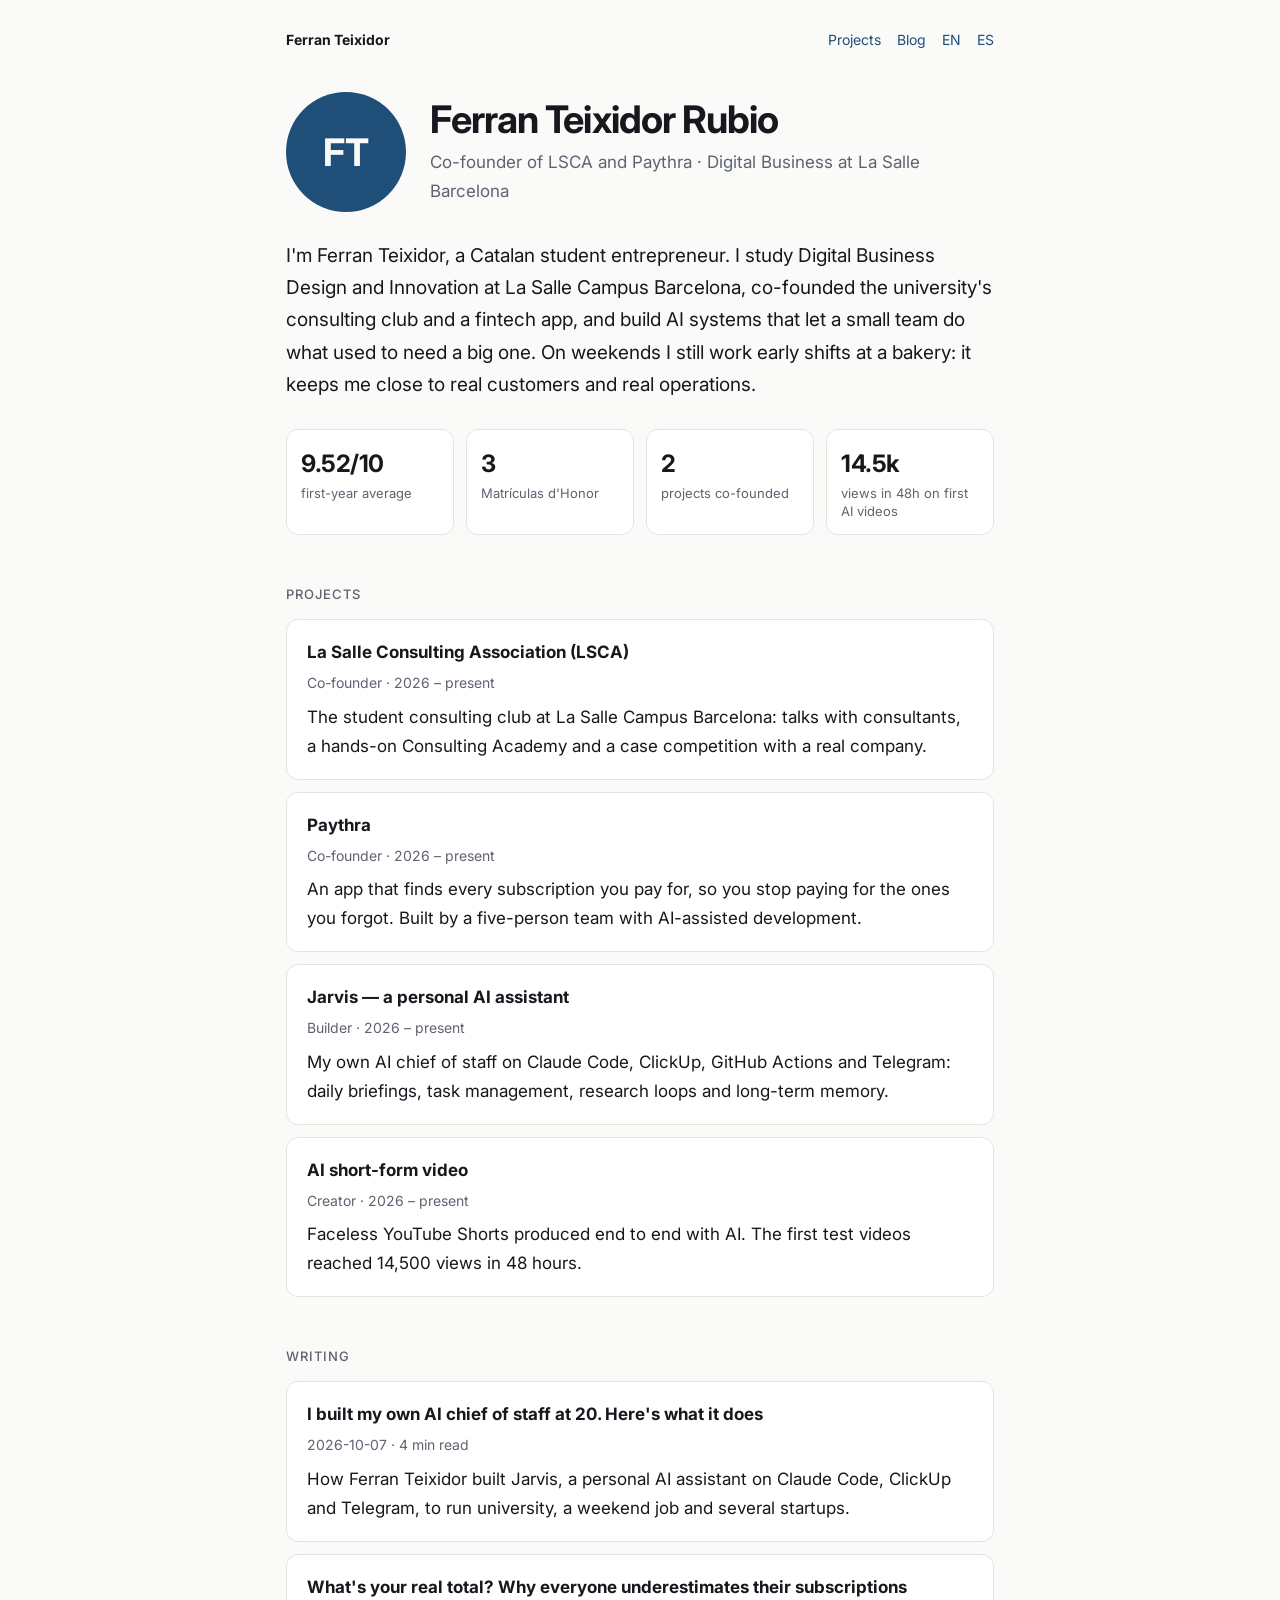
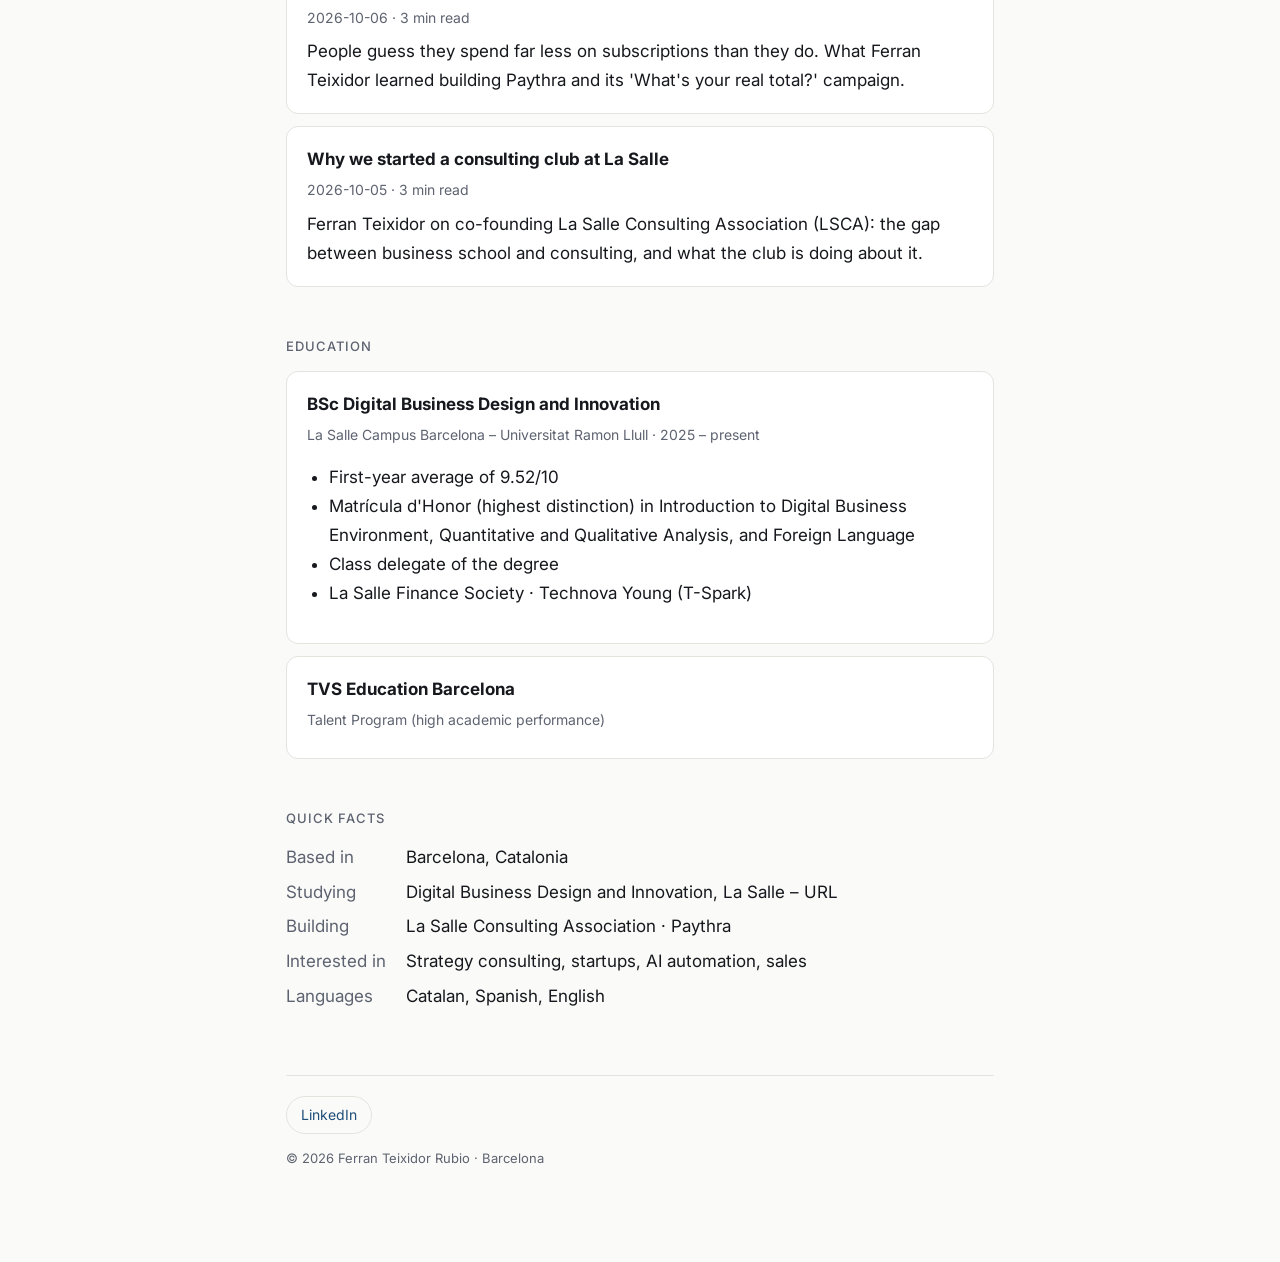
==== index.html @ e9ba43e4 "Personal website: home EN/ES, projects, blog, structured data Co-Authored-By: Claude Opus 5.5 <norep" ====
<!doctype html>
<html lang="en">
<head>
<meta charset="utf-8">
<meta name="viewport" content="width=device-width, initial-scale=1">
<title>Ferran Teixidor Rubio — Entrepreneur &amp; Digital Business Student, Barcelona</title>
<meta name="description" content="Ferran Teixidor Rubio: Digital Business student at La Salle Barcelona (9.52/10), co-founder of La Salle Consulting Association and Paythra, builder of AI systems.">
<meta name="author" content="Ferran Teixidor Rubio">
<link rel="canonical" href="https://fertex46-bot.github.io/">
<link rel="alternate" hreflang="en" href="https://fertex46-bot.github.io/">
<link rel="alternate" hreflang="es" href="https://fertex46-bot.github.io/es/">
<link rel="alternate" hreflang="x-default" href="https://fertex46-bot.github.io/">
<meta property="og:type" content="profile">
<meta property="og:title" content="Ferran Teixidor Rubio — Entrepreneur &amp; Digital Business Student, Barcelona">
<meta property="og:description" content="Ferran Teixidor Rubio: Digital Business student at La Salle Barcelona (9.52/10), co-founder of La Salle Consulting Association and Paythra, builder of AI systems.">
<meta property="og:url" content="https://fertex46-bot.github.io/">
<meta property="og:image" content="https://fertex46-bot.github.io/assets/og.png">
<meta property="og:site_name" content="Ferran Teixidor Rubio">
<meta name="twitter:card" content="summary_large_image">
<link rel="icon" href="/assets/favicon.svg" type="image/svg+xml">
<link rel="alternate" type="application/rss+xml" title="Ferran Teixidor — Blog" href="/blog/feed.xml">
<link rel="preconnect" href="https://fonts.googleapis.com">
<link rel="preconnect" href="https://fonts.gstatic.com" crossorigin>
<link href="https://fonts.googleapis.com/css2?family=Inter:wght@400;500;700&display=swap" rel="stylesheet">
<link rel="stylesheet" href="/assets/style.css">
<script type="application/ld+json">
{
 "@context": "https://schema.org",
 "@graph": [
  {
   "@type": "ProfilePage",
   "@id": "https://fertex46-bot.github.io/#page",
   "url": "https://fertex46-bot.github.io/",
   "name": "Ferran Teixidor Rubio — Entrepreneur & Digital Business Student, Barcelona",
   "inLanguage": "en",
   "dateModified": "2026-10-07",
   "mainEntity": {
    "@id": "https://fertex46-bot.github.io/#person"
   }
  },
  {
   "@type": "Person",
   "@id": "https://fertex46-bot.github.io/#person",
   "name": "Ferran Teixidor Rubio",
   "alternateName": [
    "Ferran Teixidor",
    "Ferran Teixidor i Rubio"
   ],
   "givenName": "Ferran",
   "familyName": "Teixidor Rubio",
   "url": "https://fertex46-bot.github.io/",
   "jobTitle": "Digital Business student, co-founder of LSCA and Paythra",
   "description": "Ferran Teixidor Rubio is a Barcelona-based entrepreneur and Digital Business Design and Innovation student at La Salle Campus Barcelona (Universitat Ramon Llull). He co-founded La Salle Consulting Association (LSCA) and Paythra, a subscription-tracking app, and builds AI automation systems with Claude Code.",
   "homeLocation": {
    "@type": "Place",
    "name": "Barcelona, Catalonia, Spain"
   },
   "alumniOf": [
    {
     "@type": "CollegeOrUniversity",
     "name": "La Salle Campus Barcelona – Universitat Ramon Llull",
     "url": "https://www.salleurl.edu/"
    },
    {
     "@type": "EducationalOrganization",
     "name": "TVS Education Barcelona"
    }
   ],
   "memberOf": [
    {
     "@type": "Organization",
     "name": "La Salle Consulting Association (LSCA)",
     "url": "https://fertex46-bot.github.io/projects/lsca/"
    },
    {
     "@type": "Organization",
     "name": "La Salle Finance Society"
    }
   ],
   "founder": [
    {
     "@type": "Organization",
     "name": "La Salle Consulting Association (LSCA)"
    },
    {
     "@type": "Organization",
     "name": "Paythra"
    }
   ],
   "award": [
    "Matrícula d'Honor in three first-year subjects, La Salle Campus Barcelona (2025-26)",
    "TVS Education Talent Program"
   ],
   "knowsAbout": [
    "Digital business",
    "Strategy consulting",
    "Entrepreneurship",
    "AI automation",
    "Claude Code",
    "Customer research",
    "Sales",
    "Short-form video",
    "Personal finance"
   ],
   "knowsLanguage": [
    "ca",
    "es",
    "en"
   ],
   "sameAs": [
    "https://www.linkedin.com/in/ferranteixidor"
   ]
  },
  {
   "@type": "WebSite",
   "@id": "https://fertex46-bot.github.io/#website",
   "url": "https://fertex46-bot.github.io/",
   "name": "Ferran Teixidor Rubio",
   "publisher": {
    "@id": "https://fertex46-bot.github.io/#person"
   }
  }
 ]
}
</script>
</head>
<body>
<main>
<nav><a class="brand" href="/">Ferran Teixidor</a><span class="spacer"></span><a href="/#projects">Projects</a><a href="/blog/">Blog</a><a href="/" hreflang="en" lang="en">EN</a><a href="/es/" hreflang="es" lang="es">ES</a></nav>
<header class="hero"><div class="avatar initials" aria-hidden="true">FT</div><div><h1>Ferran Teixidor Rubio</h1><p class="role">Co-founder of LSCA and Paythra · Digital Business at La Salle Barcelona</p></div></header>
<p class="lead">I'm Ferran Teixidor, a Catalan student entrepreneur. I study Digital Business Design and Innovation at La Salle Campus Barcelona, co-founded the university's consulting club and a fintech app, and build AI systems that let a small team do what used to need a big one. On weekends I still work early shifts at a bakery: it keeps me close to real customers and real operations.</p>
<div class="stats"><div><strong>9.52/10</strong><span>first-year average</span></div><div><strong>3</strong><span>Matrículas d'Honor</span></div><div><strong>2</strong><span>projects co-founded</span></div><div><strong>14.5k</strong><span>views in 48h on first AI videos</span></div></div>
<h2 id="projects">Projects</h2>
<a class="item card-link" href="/projects/lsca/"><h3>La Salle Consulting Association (LSCA)</h3><p class="meta">Co-founder · 2026 – present</p><p>The student consulting club at La Salle Campus Barcelona: talks with consultants, a hands-on Consulting Academy and a case competition with a real company.</p></a>
<a class="item card-link" href="/projects/paythra/"><h3>Paythra</h3><p class="meta">Co-founder · 2026 – present</p><p>An app that finds every subscription you pay for, so you stop paying for the ones you forgot. Built by a five-person team with AI-assisted development.</p></a>
<a class="item card-link" href="/projects/jarvis/"><h3>Jarvis — a personal AI assistant</h3><p class="meta">Builder · 2026 – present</p><p>My own AI chief of staff on Claude Code, ClickUp, GitHub Actions and Telegram: daily briefings, task management, research loops and long-term memory.</p></a>
<a class="item card-link" href="/projects/ai-video/"><h3>AI short-form video</h3><p class="meta">Creator · 2026 – present</p><p>Faceless YouTube Shorts produced end to end with AI. The first test videos reached 14,500 views in 48 hours.</p></a>
<h2>Writing</h2>
<a class="item card-link" href="/blog/building-my-ai-chief-of-staff/"><h3>I built my own AI chief of staff at 20. Here's what it does</h3><p class="meta">2026-10-07 · 4 min read</p><p>How Ferran Teixidor built Jarvis, a personal AI assistant on Claude Code, ClickUp and Telegram, to run university, a weekend job and several startups.</p></a>
<a class="item card-link" href="/blog/whats-your-real-total/"><h3>What's your real total? Why everyone underestimates their subscriptions</h3><p class="meta">2026-10-06 · 3 min read</p><p>People guess they spend far less on subscriptions than they do. What Ferran Teixidor learned building Paythra and its 'What's your real total?' campaign.</p></a>
<a class="item card-link" href="/blog/why-we-started-lsca/"><h3>Why we started a consulting club at La Salle</h3><p class="meta">2026-10-05 · 3 min read</p><p>Ferran Teixidor on co-founding La Salle Consulting Association (LSCA): the gap between business school and consulting, and what the club is doing about it.</p></a>
<h2>Education</h2>
<div class="item"><h3>BSc Digital Business Design and Innovation</h3><p class="meta">La Salle Campus Barcelona – Universitat Ramon Llull · 2025 – present</p><ul><li>First-year average of 9.52/10</li><li>Matrícula d'Honor (highest distinction) in Introduction to Digital Business Environment, Quantitative and Qualitative Analysis, and Foreign Language</li><li>Class delegate of the degree</li><li>La Salle Finance Society · Technova Young (T-Spark)</li></ul></div>
<div class="item"><h3>TVS Education Barcelona</h3><p class="meta">Talent Program (high academic performance)</p></div>
<h2>Quick facts</h2><dl class="facts"><dt>Based in</dt><dd>Barcelona, Catalonia</dd><dt>Studying</dt><dd>Digital Business Design and Innovation, La Salle – URL</dd><dt>Building</dt><dd>La Salle Consulting Association · Paythra</dd><dt>Interested in</dt><dd>Strategy consulting, startups, AI automation, sales</dd><dt>Languages</dt><dd>Catalan, Spanish, English</dd></dl>
<footer><div class="links"><a href="https://www.linkedin.com/in/ferranteixidor" rel="me">LinkedIn</a></div><p>© 2026 Ferran Teixidor Rubio · Barcelona</p></footer>
</main>
</body>
</html>
---- assets/style.css ----
:root{--bg:#fafaf8;--fg:#16181d;--muted:#5d6370;--line:#e4e4df;--accent:#1f4e79;--card:#fff}
@media (prefers-color-scheme:dark){:root:not([data-theme="light"]){--bg:#111316;--fg:#ecedef;--muted:#9aa0aa;--line:#2a2d33;--accent:#7fb2e5;--card:#181b20}}
*{box-sizing:border-box}
body{margin:0;background:var(--bg);color:var(--fg);font:17px/1.7 Inter,system-ui,sans-serif}
main{max-width:740px;margin:0 auto;padding:28px 16px 80px}
nav{display:flex;align-items:center;gap:16px;font-size:14px;margin-bottom:24px}
nav .brand{font-weight:700;color:var(--fg);text-decoration:none}
nav .spacer{flex:1}
nav a{text-decoration:none}
a{color:var(--accent)}
.hero{display:flex;gap:24px;align-items:center;margin:40px 0 28px}
.avatar{width:120px;height:120px;border-radius:50%;object-fit:cover;flex:none}
.avatar.initials{display:grid;place-items:center;background:var(--accent);color:var(--bg);font-weight:700;font-size:38px}
h1{font-size:38px;line-height:1.12;margin:0 0 8px;letter-spacing:-.025em}
article h1{font-size:34px}
.role{color:var(--muted);margin:0}
.lead{font-size:19px}
.stats{display:grid;grid-template-columns:repeat(4,1fr);gap:12px;margin:28px 0}
.stats div{border:1px solid var(--line);border-radius:12px;padding:14px;background:var(--card)}
.stats strong{display:block;font-size:24px;letter-spacing:-.02em}
.stats span{color:var(--muted);font-size:13px;line-height:1.35;display:block}
h2{font-size:13px;text-transform:uppercase;letter-spacing:.08em;color:var(--muted);margin:48px 0 14px;font-weight:500}
article h2,.prose h2{font-size:22px;text-transform:none;letter-spacing:-.01em;color:var(--fg);font-weight:700;margin:36px 0 10px}
.item{display:block;background:var(--card);border:1px solid var(--line);border-radius:12px;padding:18px 20px;margin-bottom:12px;color:inherit;text-decoration:none}
.card-link:hover{border-color:var(--accent)}
.item h3{margin:0 0 4px;font-size:17px}
.item .meta,.byline,.crumbs{color:var(--muted);font-size:14px;margin:0 0 8px}
.item p{margin:0}
ul,ol{padding-left:22px}
.facts{display:grid;grid-template-columns:max-content 1fr;gap:6px 20px;margin:0}
.facts dt{color:var(--muted)}
.facts dd{margin:0}
.author-box{display:flex;gap:16px;align-items:center;border-top:1px solid var(--line);margin-top:40px;padding-top:24px;font-size:15px}
.author-box .avatar{width:64px;height:64px;font-size:20px}
footer{margin-top:64px;color:var(--muted);font-size:13px;border-top:1px solid var(--line);padding-top:20px}
.links{display:flex;flex-wrap:wrap;gap:10px}
.links a{border:1px solid var(--line);border-radius:999px;padding:6px 14px;text-decoration:none;font-size:14px}
@media (max-width:600px){.hero{flex-direction:column;align-items:flex-start}h1{font-size:30px}.stats{grid-template-columns:repeat(2,1fr)}}
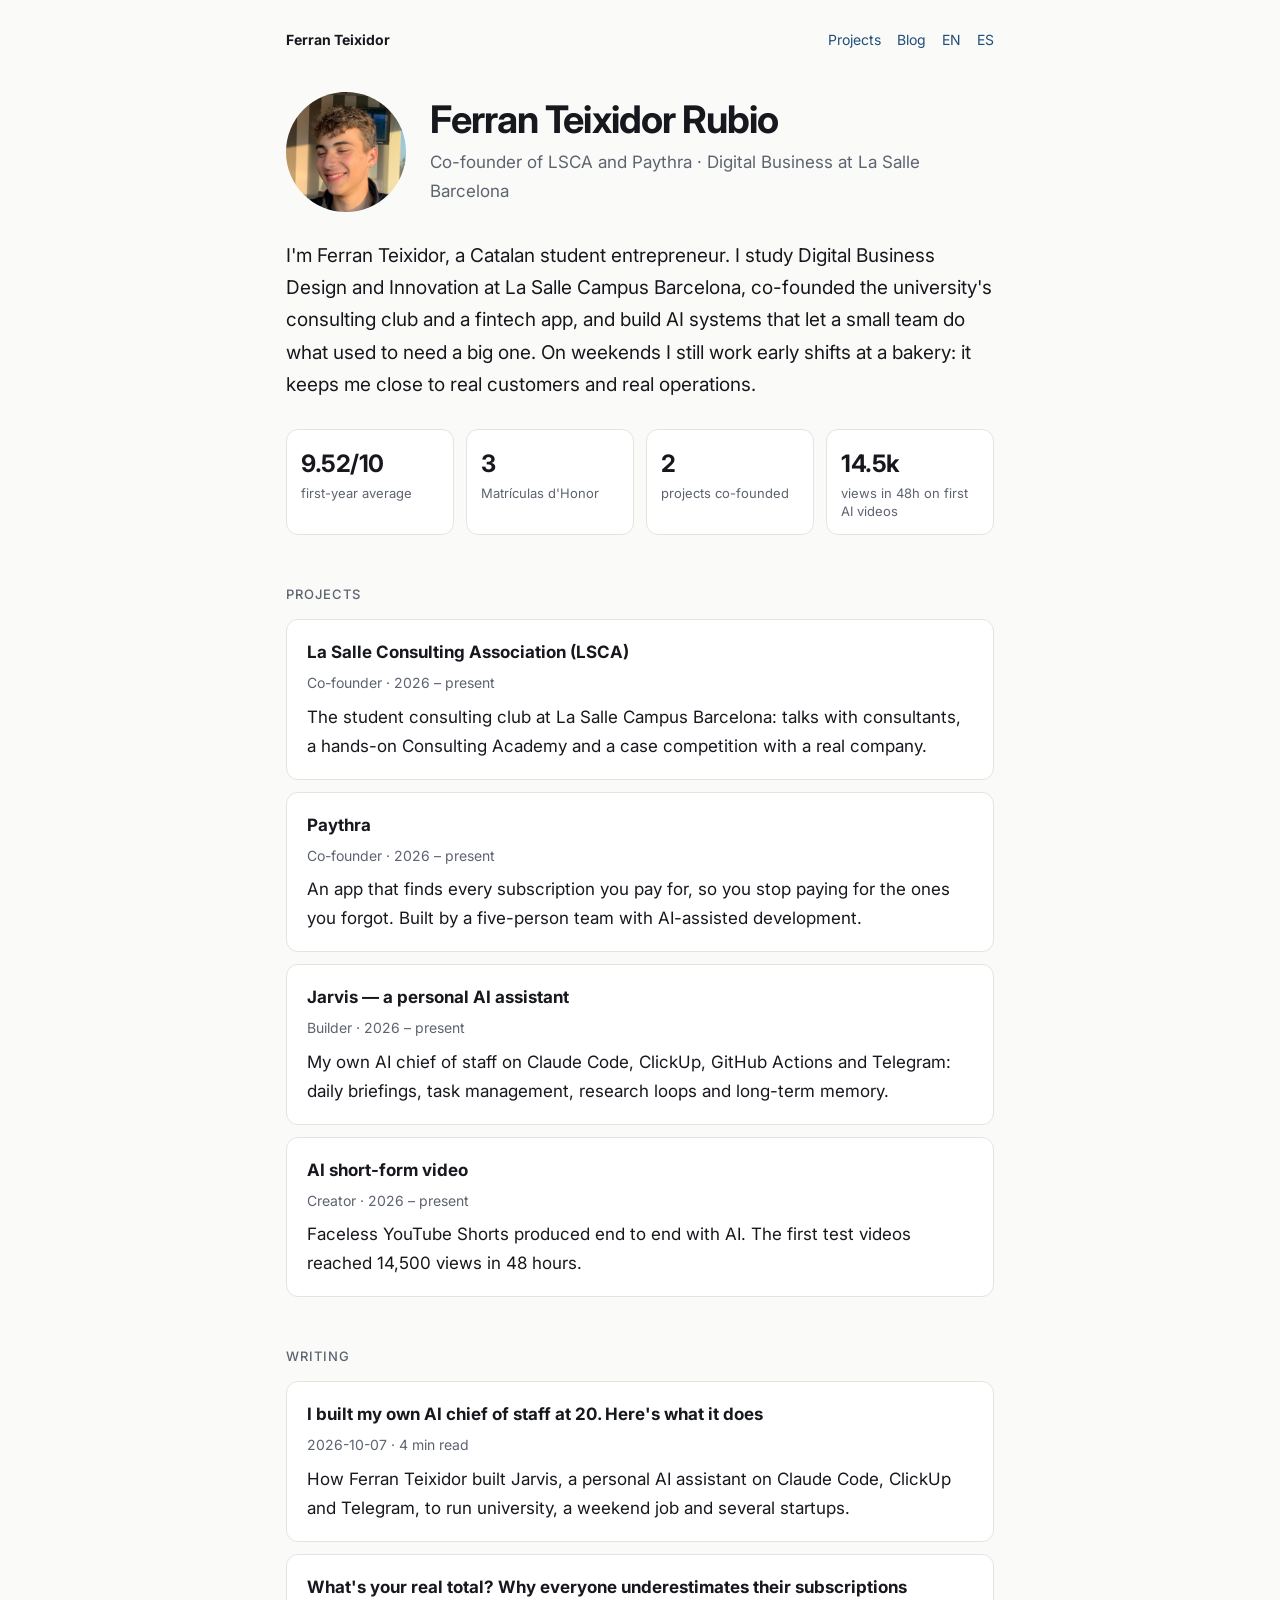
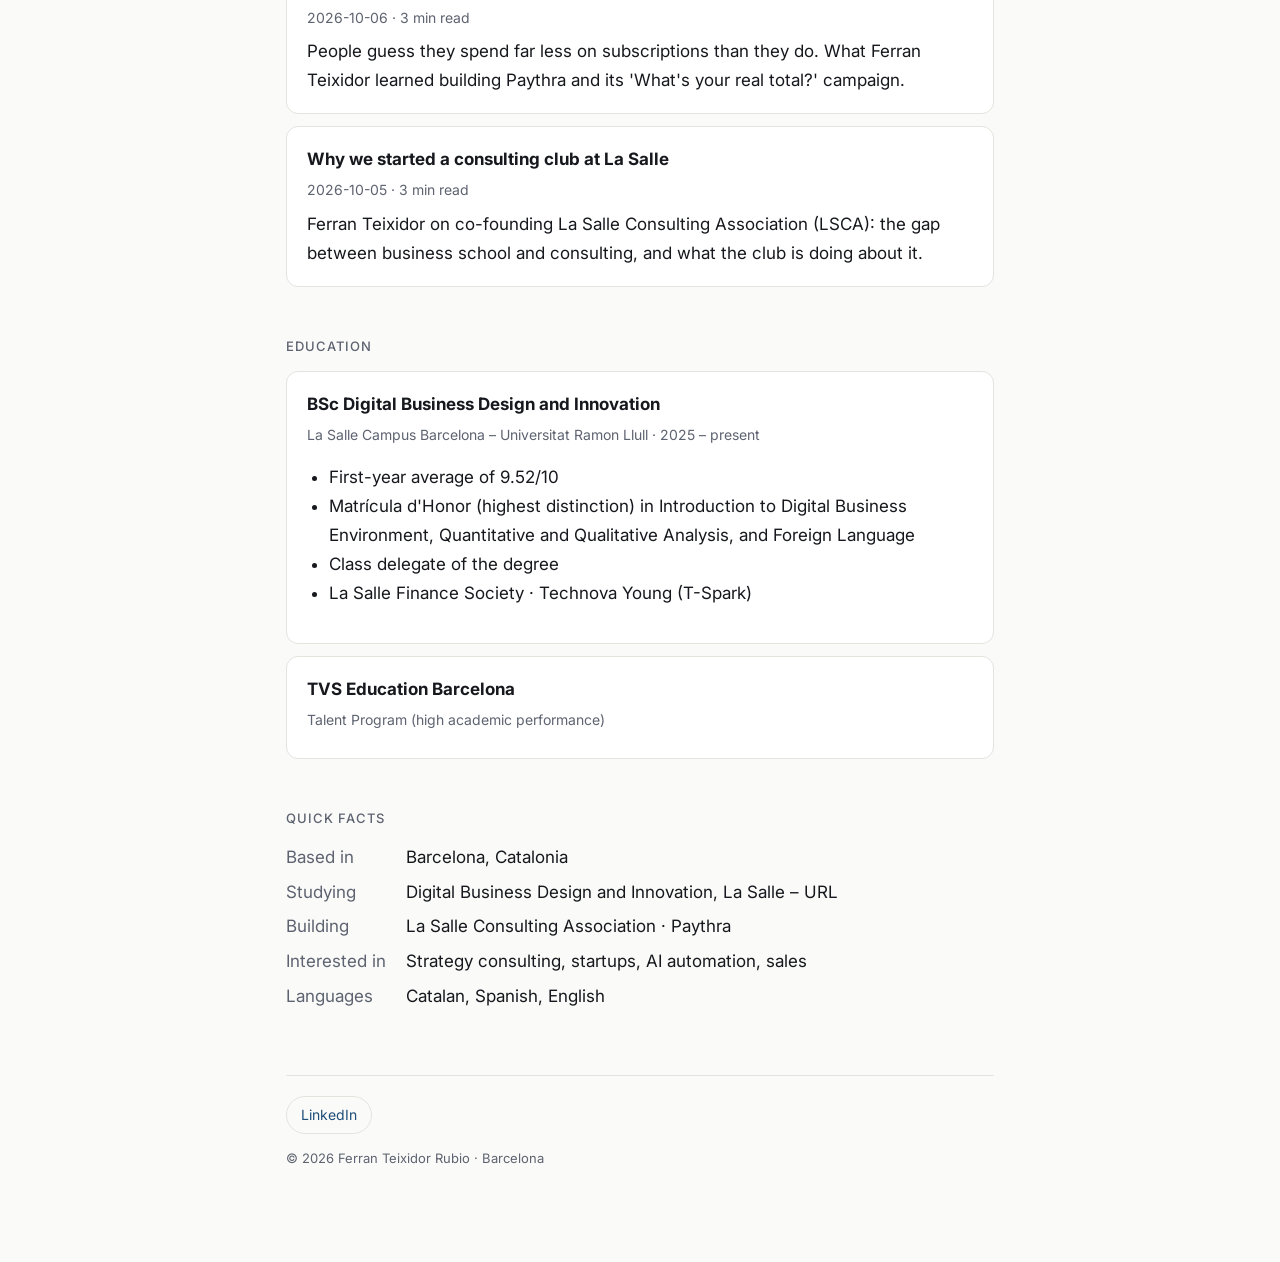
==== commit 649c65c4: "Add profile photo Co-Authored-By: Claude Opus 5.5 <noreply@anthropic.com>" ====
--- a/index.html
+++ b/index.html
@@ -14,7 +14,7 @@
 <meta property="og:title" content="Ferran Teixidor Rubio — Entrepreneur &amp; Digital Business Student, Barcelona">
 <meta property="og:description" content="Ferran Teixidor Rubio: Digital Business student at La Salle Barcelona (9.52/10), co-founder of La Salle Consulting Association and Paythra, builder of AI systems.">
 <meta property="og:url" content="https://fertex46-bot.github.io/">
-<meta property="og:image" content="https://fertex46-bot.github.io/assets/og.png">
+<meta property="og:image" content="https://fertex46-bot.github.io/photo.jpg">
 <meta property="og:site_name" content="Ferran Teixidor Rubio">
 <meta name="twitter:card" content="summary_large_image">
 <link rel="icon" href="/assets/favicon.svg" type="image/svg+xml">
@@ -23,6 +23,7 @@
 <link rel="preconnect" href="https://fonts.gstatic.com" crossorigin>
 <link href="https://fonts.googleapis.com/css2?family=Inter:wght@400;500;700&display=swap" rel="stylesheet">
 <link rel="stylesheet" href="/assets/style.css">
+<meta name="google-site-verification" content="NOV_oCMDv1v0CgEr8jzhOWSOOCwsAj7GzmEIXxVZheM">
 <script type="application/ld+json">
 {
  "@context": "https://schema.org",
@@ -109,7 +110,8 @@
    ],
    "sameAs": [
     "https://www.linkedin.com/in/ferranteixidor"
-   ]
+   ],
+   "image": "https://fertex46-bot.github.io/photo.jpg"
   },
   {
    "@type": "WebSite",
@@ -127,7 +129,7 @@
 <body>
 <main>
 <nav><a class="brand" href="/">Ferran Teixidor</a><span class="spacer"></span><a href="/#projects">Projects</a><a href="/blog/">Blog</a><a href="/" hreflang="en" lang="en">EN</a><a href="/es/" hreflang="es" lang="es">ES</a></nav>
-<header class="hero"><div class="avatar initials" aria-hidden="true">FT</div><div><h1>Ferran Teixidor Rubio</h1><p class="role">Co-founder of LSCA and Paythra · Digital Business at La Salle Barcelona</p></div></header>
+<header class="hero"><img class="avatar" src="/photo.jpg" alt="Ferran Teixidor Rubio" width="120" height="120"><div><h1>Ferran Teixidor Rubio</h1><p class="role">Co-founder of LSCA and Paythra · Digital Business at La Salle Barcelona</p></div></header>
 <p class="lead">I'm Ferran Teixidor, a Catalan student entrepreneur. I study Digital Business Design and Innovation at La Salle Campus Barcelona, co-founded the university's consulting club and a fintech app, and build AI systems that let a small team do what used to need a big one. On weekends I still work early shifts at a bakery: it keeps me close to real customers and real operations.</p>
 <div class="stats"><div><strong>9.52/10</strong><span>first-year average</span></div><div><strong>3</strong><span>Matrículas d'Honor</span></div><div><strong>2</strong><span>projects co-founded</span></div><div><strong>14.5k</strong><span>views in 48h on first AI videos</span></div></div>
 <h2 id="projects">Projects</h2>
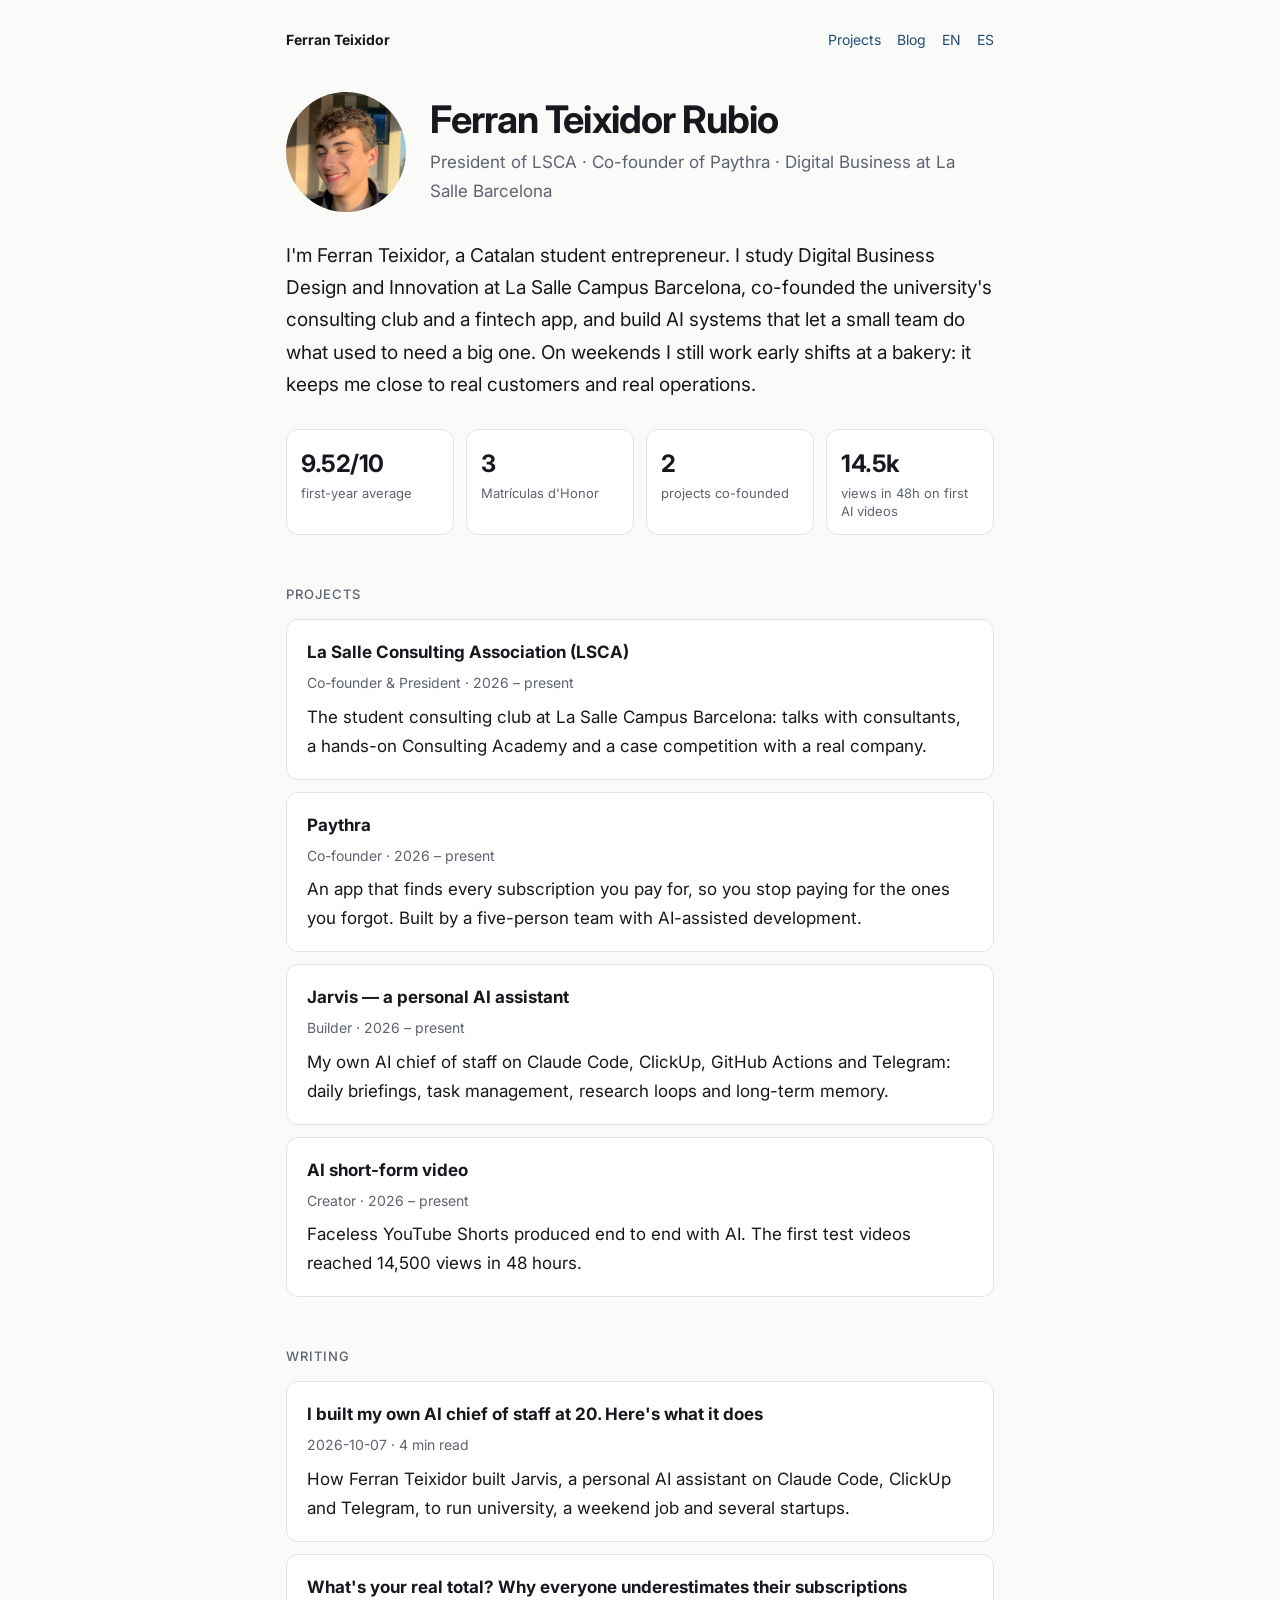
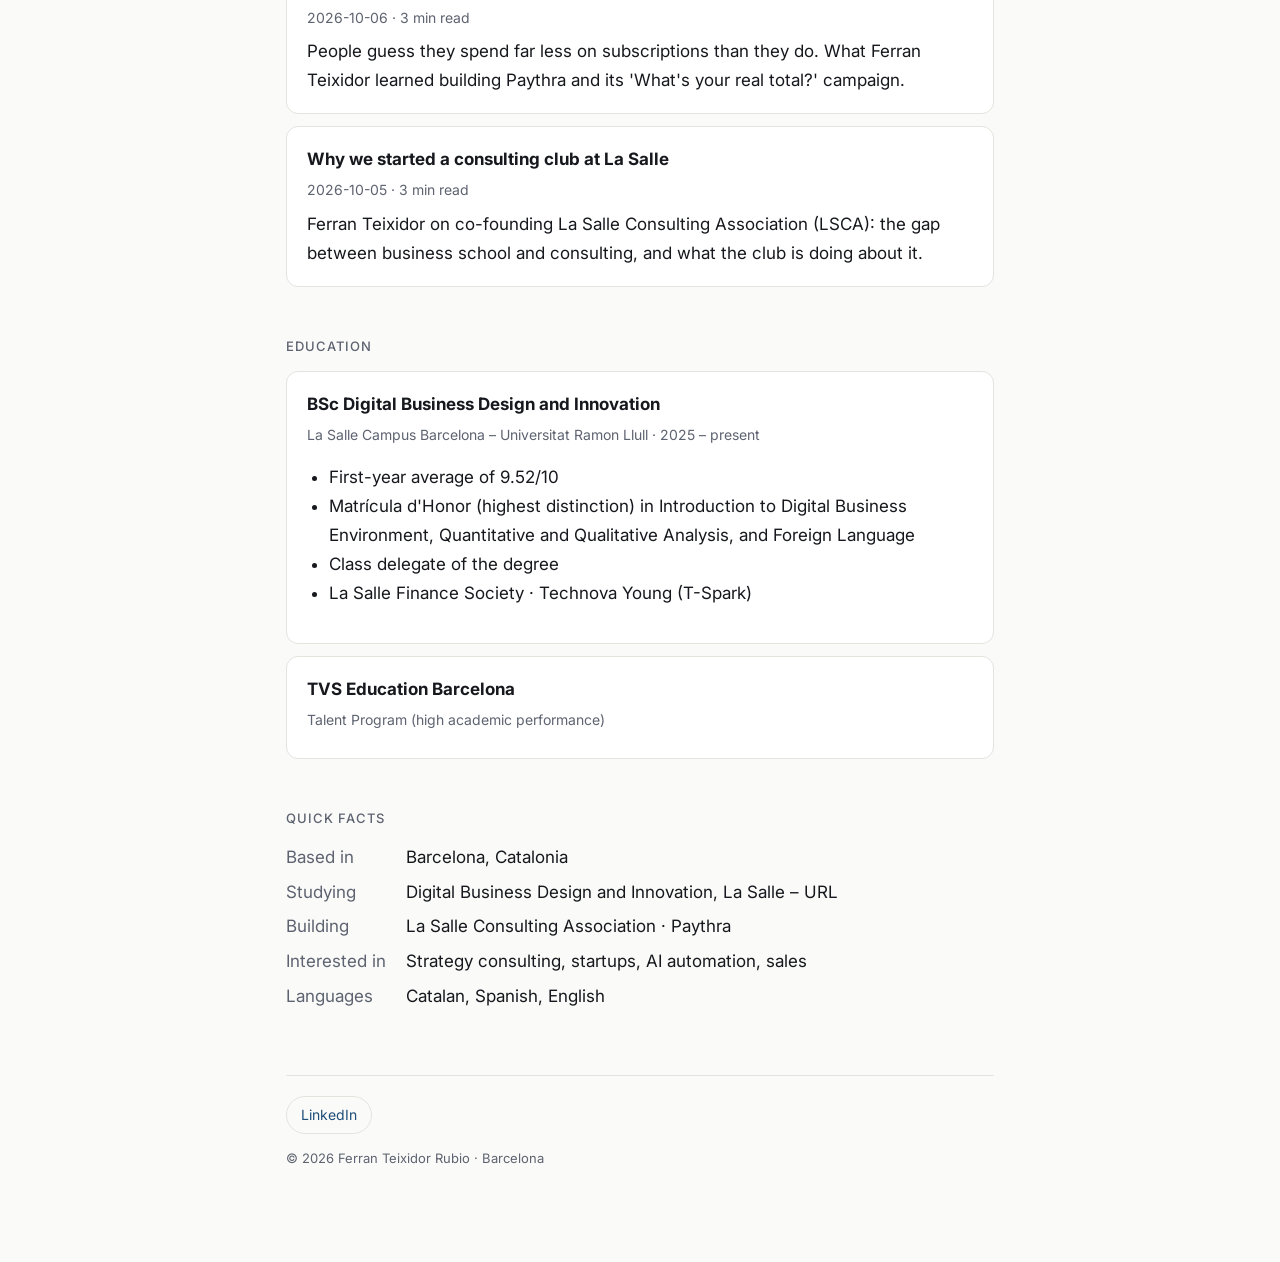
==== commit 21dcbe4b: "President of LSCA, add GitHub to sameAs Co-Authored-By: Claude Opus 5.5 <noreply@anthropic.com>" ====
--- a/index.html
+++ b/index.html
@@ -50,8 +50,8 @@
    "givenName": "Ferran",
    "familyName": "Teixidor Rubio",
    "url": "https://fertex46-bot.github.io/",
-   "jobTitle": "Digital Business student, co-founder of LSCA and Paythra",
-   "description": "Ferran Teixidor Rubio is a Barcelona-based entrepreneur and Digital Business Design and Innovation student at La Salle Campus Barcelona (Universitat Ramon Llull). He co-founded La Salle Consulting Association (LSCA) and Paythra, a subscription-tracking app, and builds AI automation systems with Claude Code.",
+   "jobTitle": "President and co-founder of La Salle Consulting Association; co-founder of Paythra",
+   "description": "Ferran Teixidor Rubio is a Barcelona-based entrepreneur and Digital Business Design and Innovation student at La Salle Campus Barcelona (Universitat Ramon Llull). He is co-founder and President of La Salle Consulting Association (LSCA), co-founder of Paythra, a subscription-tracking app, and builds AI automation systems with Claude Code.",
    "homeLocation": {
     "@type": "Place",
     "name": "Barcelona, Catalonia, Spain"
@@ -109,7 +109,8 @@
     "en"
    ],
    "sameAs": [
-    "https://www.linkedin.com/in/ferranteixidor"
+    "https://www.linkedin.com/in/ferranteixidor",
+    "https://github.com/fertex46-bot"
    ],
    "image": "https://fertex46-bot.github.io/photo.jpg"
   },
@@ -129,11 +130,11 @@
 <body>
 <main>
 <nav><a class="brand" href="/">Ferran Teixidor</a><span class="spacer"></span><a href="/#projects">Projects</a><a href="/blog/">Blog</a><a href="/" hreflang="en" lang="en">EN</a><a href="/es/" hreflang="es" lang="es">ES</a></nav>
-<header class="hero"><img class="avatar" src="/photo.jpg" alt="Ferran Teixidor Rubio" width="120" height="120"><div><h1>Ferran Teixidor Rubio</h1><p class="role">Co-founder of LSCA and Paythra · Digital Business at La Salle Barcelona</p></div></header>
+<header class="hero"><img class="avatar" src="/photo.jpg" alt="Ferran Teixidor Rubio" width="120" height="120"><div><h1>Ferran Teixidor Rubio</h1><p class="role">President of LSCA · Co-founder of Paythra · Digital Business at La Salle Barcelona</p></div></header>
 <p class="lead">I'm Ferran Teixidor, a Catalan student entrepreneur. I study Digital Business Design and Innovation at La Salle Campus Barcelona, co-founded the university's consulting club and a fintech app, and build AI systems that let a small team do what used to need a big one. On weekends I still work early shifts at a bakery: it keeps me close to real customers and real operations.</p>
 <div class="stats"><div><strong>9.52/10</strong><span>first-year average</span></div><div><strong>3</strong><span>Matrículas d'Honor</span></div><div><strong>2</strong><span>projects co-founded</span></div><div><strong>14.5k</strong><span>views in 48h on first AI videos</span></div></div>
 <h2 id="projects">Projects</h2>
-<a class="item card-link" href="/projects/lsca/"><h3>La Salle Consulting Association (LSCA)</h3><p class="meta">Co-founder · 2026 – present</p><p>The student consulting club at La Salle Campus Barcelona: talks with consultants, a hands-on Consulting Academy and a case competition with a real company.</p></a>
+<a class="item card-link" href="/projects/lsca/"><h3>La Salle Consulting Association (LSCA)</h3><p class="meta">Co-founder & President · 2026 – present</p><p>The student consulting club at La Salle Campus Barcelona: talks with consultants, a hands-on Consulting Academy and a case competition with a real company.</p></a>
 <a class="item card-link" href="/projects/paythra/"><h3>Paythra</h3><p class="meta">Co-founder · 2026 – present</p><p>An app that finds every subscription you pay for, so you stop paying for the ones you forgot. Built by a five-person team with AI-assisted development.</p></a>
 <a class="item card-link" href="/projects/jarvis/"><h3>Jarvis — a personal AI assistant</h3><p class="meta">Builder · 2026 – present</p><p>My own AI chief of staff on Claude Code, ClickUp, GitHub Actions and Telegram: daily briefings, task management, research loops and long-term memory.</p></a>
 <a class="item card-link" href="/projects/ai-video/"><h3>AI short-form video</h3><p class="meta">Creator · 2026 – present</p><p>Faceless YouTube Shorts produced end to end with AI. The first test videos reached 14,500 views in 48 hours.</p></a>
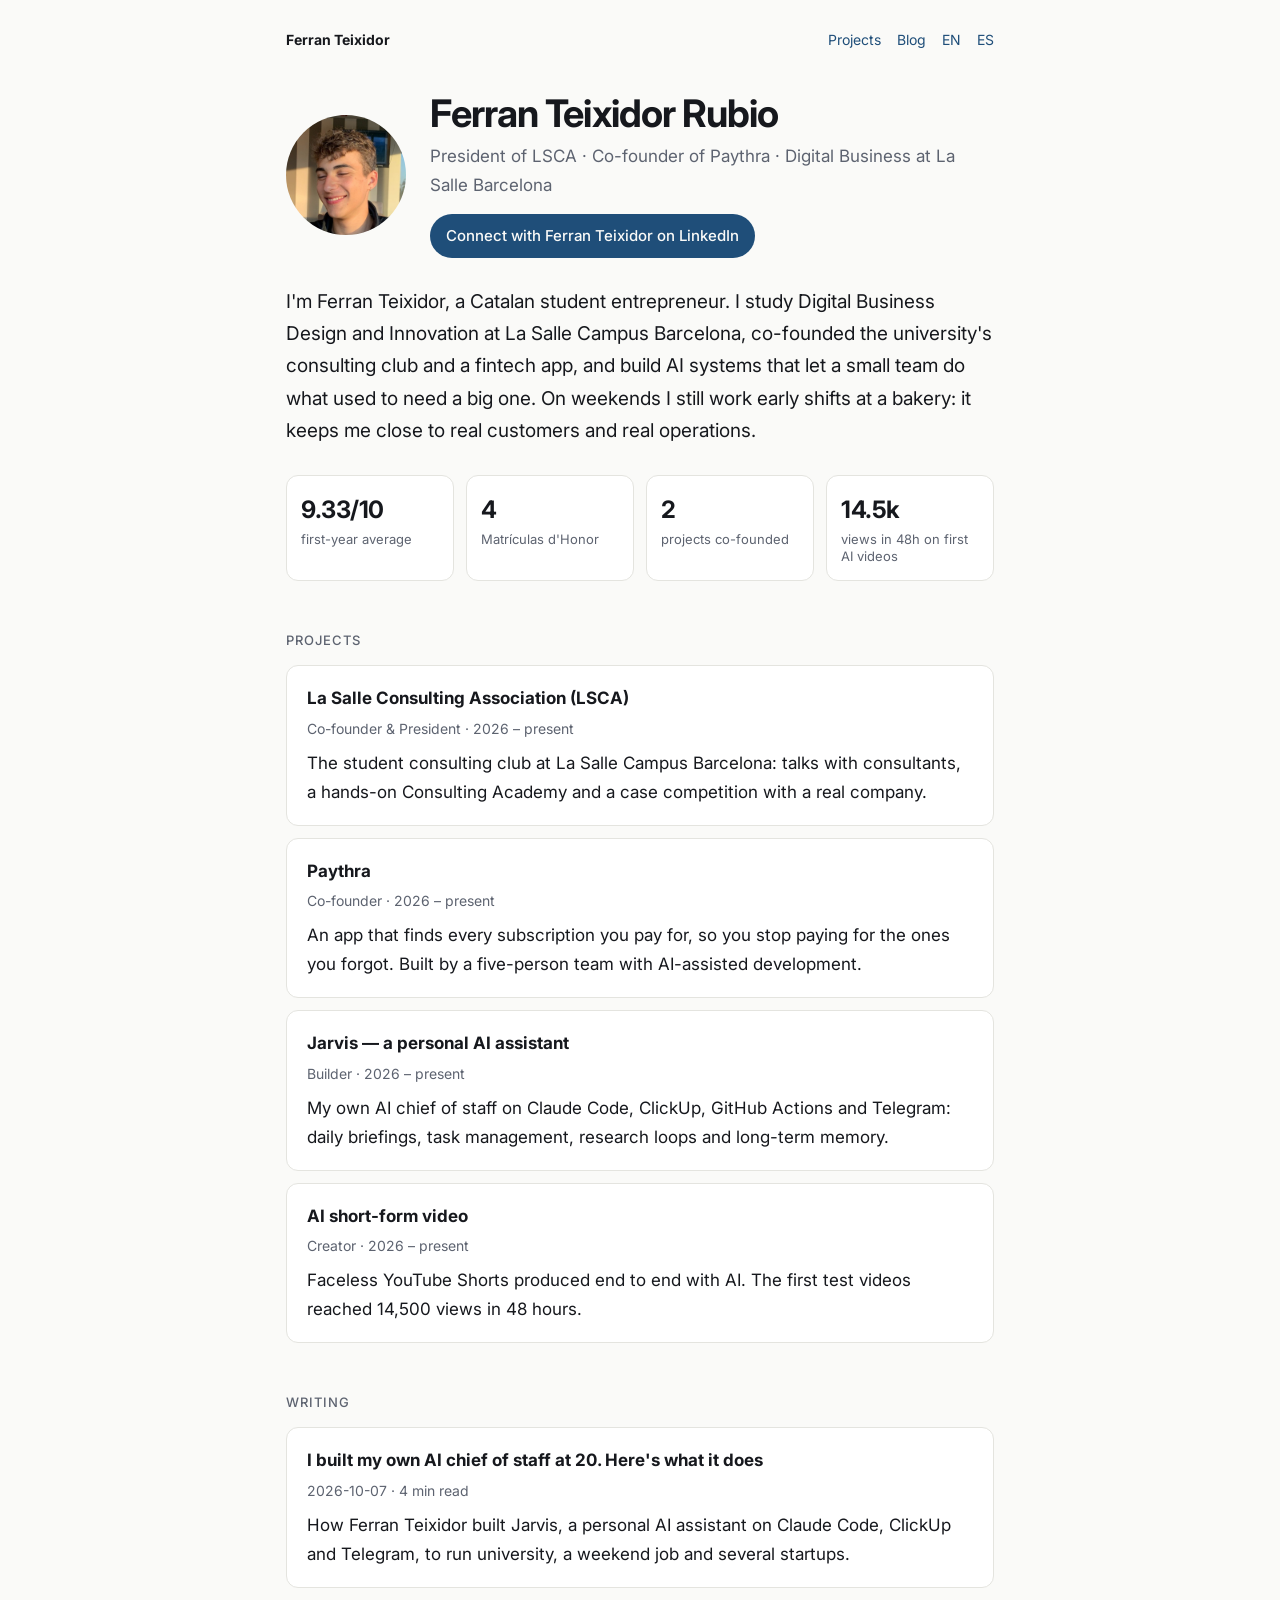
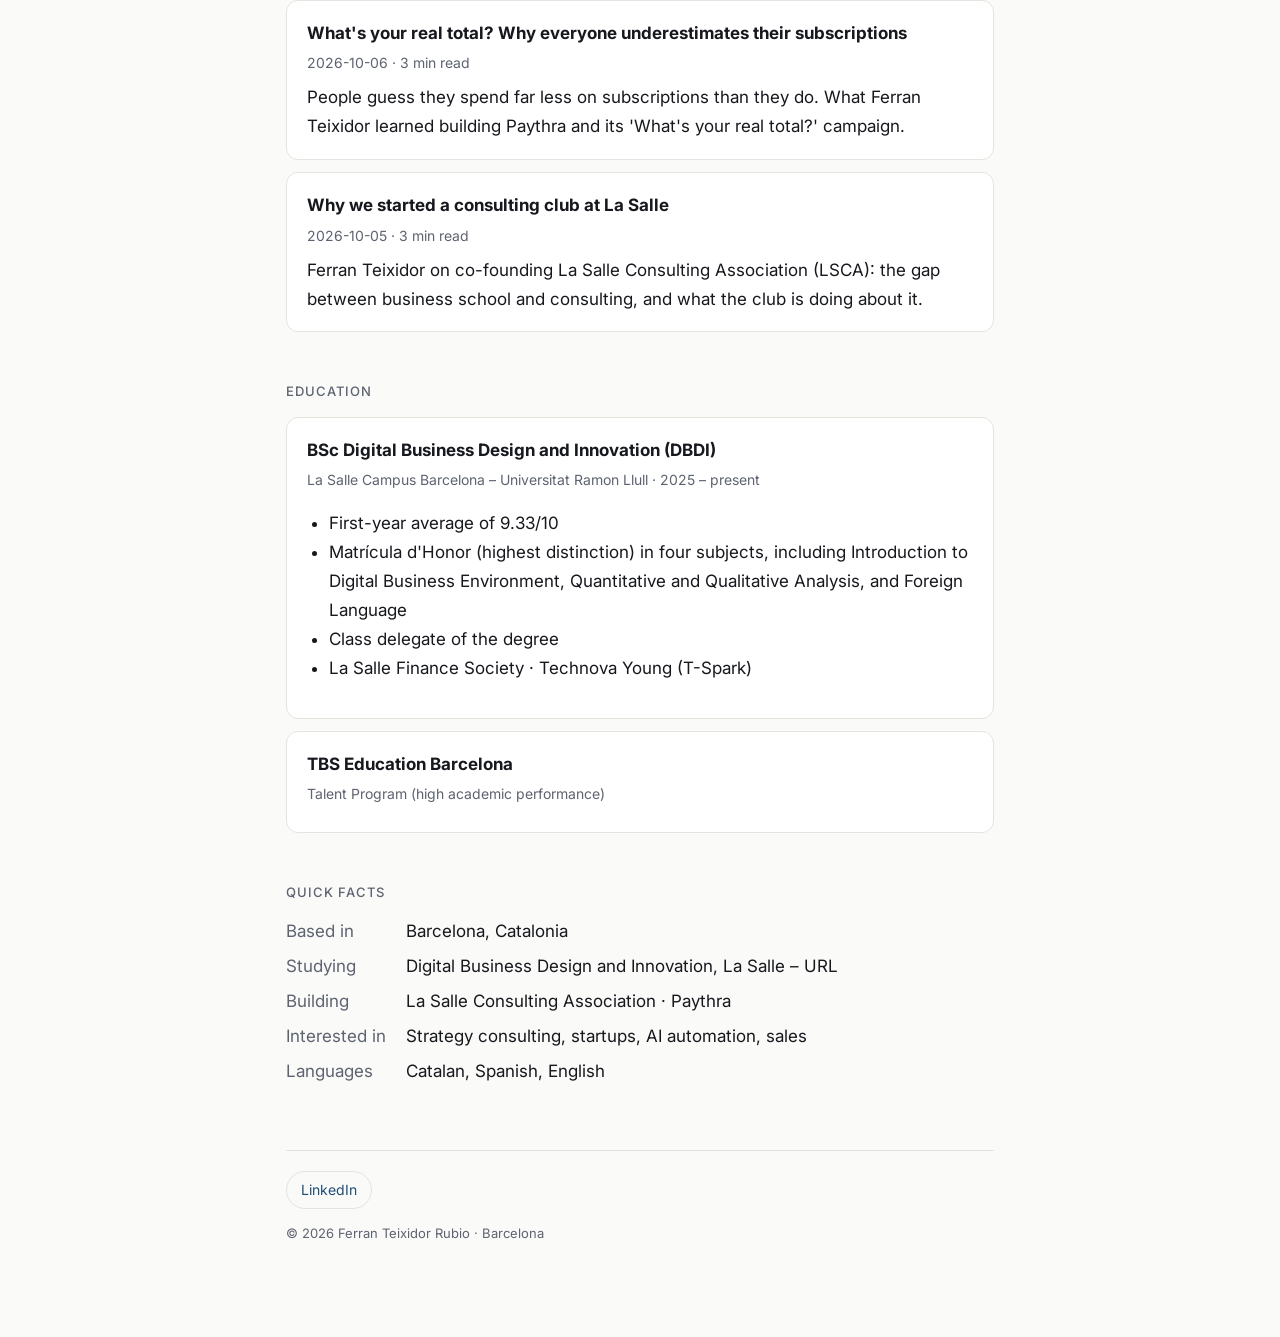
==== commit 4b2319f6: "Correct grades and TBS; prominent LinkedIn link Co-Authored-By: Claude Opus 5.5 <noreply@anthropic.c" ====
--- a/index.html
+++ b/index.html
@@ -4,17 +4,17 @@
 <meta charset="utf-8">
 <meta name="viewport" content="width=device-width, initial-scale=1">
 <title>Ferran Teixidor Rubio — Entrepreneur &amp; Digital Business Student, Barcelona</title>
-<meta name="description" content="Ferran Teixidor Rubio: Digital Business student at La Salle Barcelona (9.52/10), co-founder of La Salle Consulting Association and Paythra, builder of AI systems.">
+<meta name="description" content="Ferran Teixidor Rubio: Digital Business student at La Salle Barcelona (9.33/10), co-founder of La Salle Consulting Association and Paythra, builder of AI systems.">
 <meta name="author" content="Ferran Teixidor Rubio">
-<link rel="canonical" href="https://fertex46-bot.github.io/">
-<link rel="alternate" hreflang="en" href="https://fertex46-bot.github.io/">
-<link rel="alternate" hreflang="es" href="https://fertex46-bot.github.io/es/">
-<link rel="alternate" hreflang="x-default" href="https://fertex46-bot.github.io/">
+<link rel="canonical" href="https://ferranteixidor.com/">
+<link rel="alternate" hreflang="en" href="https://ferranteixidor.com/">
+<link rel="alternate" hreflang="es" href="https://ferranteixidor.com/es/">
+<link rel="alternate" hreflang="x-default" href="https://ferranteixidor.com/">
 <meta property="og:type" content="profile">
 <meta property="og:title" content="Ferran Teixidor Rubio — Entrepreneur &amp; Digital Business Student, Barcelona">
-<meta property="og:description" content="Ferran Teixidor Rubio: Digital Business student at La Salle Barcelona (9.52/10), co-founder of La Salle Consulting Association and Paythra, builder of AI systems.">
-<meta property="og:url" content="https://fertex46-bot.github.io/">
-<meta property="og:image" content="https://fertex46-bot.github.io/photo.jpg">
+<meta property="og:description" content="Ferran Teixidor Rubio: Digital Business student at La Salle Barcelona (9.33/10), co-founder of La Salle Consulting Association and Paythra, builder of AI systems.">
+<meta property="og:url" content="https://ferranteixidor.com/">
+<meta property="og:image" content="https://ferranteixidor.com/photo.jpg">
 <meta property="og:site_name" content="Ferran Teixidor Rubio">
 <meta name="twitter:card" content="summary_large_image">
 <link rel="icon" href="/assets/favicon.svg" type="image/svg+xml">
@@ -30,18 +30,18 @@
  "@graph": [
   {
    "@type": "ProfilePage",
-   "@id": "https://fertex46-bot.github.io/#page",
-   "url": "https://fertex46-bot.github.io/",
+   "@id": "https://ferranteixidor.com/#page",
+   "url": "https://ferranteixidor.com/",
    "name": "Ferran Teixidor Rubio — Entrepreneur & Digital Business Student, Barcelona",
    "inLanguage": "en",
    "dateModified": "2026-10-07",
    "mainEntity": {
-    "@id": "https://fertex46-bot.github.io/#person"
+    "@id": "https://ferranteixidor.com/#person"
    }
   },
   {
    "@type": "Person",
-   "@id": "https://fertex46-bot.github.io/#person",
+   "@id": "https://ferranteixidor.com/#person",
    "name": "Ferran Teixidor Rubio",
    "alternateName": [
     "Ferran Teixidor",
@@ -49,7 +49,7 @@
    ],
    "givenName": "Ferran",
    "familyName": "Teixidor Rubio",
-   "url": "https://fertex46-bot.github.io/",
+   "url": "https://ferranteixidor.com/",
    "jobTitle": "President and co-founder of La Salle Consulting Association; co-founder of Paythra",
    "description": "Ferran Teixidor Rubio is a Barcelona-based entrepreneur and Digital Business Design and Innovation student at La Salle Campus Barcelona (Universitat Ramon Llull). He is co-founder and President of La Salle Consulting Association (LSCA), co-founder of Paythra, a subscription-tracking app, and builds AI automation systems with Claude Code.",
    "homeLocation": {
@@ -64,14 +64,14 @@
     },
     {
      "@type": "EducationalOrganization",
-     "name": "TVS Education Barcelona"
+     "name": "TBS Education Barcelona"
     }
    ],
    "memberOf": [
     {
      "@type": "Organization",
      "name": "La Salle Consulting Association (LSCA)",
-     "url": "https://fertex46-bot.github.io/projects/lsca/"
+     "url": "https://ferranteixidor.com/projects/lsca/"
     },
     {
      "@type": "Organization",
@@ -89,8 +89,8 @@
     }
    ],
    "award": [
-    "Matrícula d'Honor in three first-year subjects, La Salle Campus Barcelona (2025-26)",
-    "TVS Education Talent Program"
+    "Matrícula d'Honor in four first-year subjects, La Salle Campus Barcelona (2025-26)",
+    "TBS Education Talent Program"
    ],
    "knowsAbout": [
     "Digital business",
@@ -112,15 +112,15 @@
     "https://www.linkedin.com/in/ferranteixidor",
     "https://github.com/fertex46-bot"
    ],
-   "image": "https://fertex46-bot.github.io/photo.jpg"
+   "image": "https://ferranteixidor.com/photo.jpg"
   },
   {
    "@type": "WebSite",
-   "@id": "https://fertex46-bot.github.io/#website",
-   "url": "https://fertex46-bot.github.io/",
+   "@id": "https://ferranteixidor.com/#website",
+   "url": "https://ferranteixidor.com/",
    "name": "Ferran Teixidor Rubio",
    "publisher": {
-    "@id": "https://fertex46-bot.github.io/#person"
+    "@id": "https://ferranteixidor.com/#person"
    }
   }
  ]
@@ -130,9 +130,9 @@
 <body>
 <main>
 <nav><a class="brand" href="/">Ferran Teixidor</a><span class="spacer"></span><a href="/#projects">Projects</a><a href="/blog/">Blog</a><a href="/" hreflang="en" lang="en">EN</a><a href="/es/" hreflang="es" lang="es">ES</a></nav>
-<header class="hero"><img class="avatar" src="/photo.jpg" alt="Ferran Teixidor Rubio" width="120" height="120"><div><h1>Ferran Teixidor Rubio</h1><p class="role">President of LSCA · Co-founder of Paythra · Digital Business at La Salle Barcelona</p></div></header>
+<header class="hero"><img class="avatar" src="/photo.jpg" alt="Ferran Teixidor Rubio" width="120" height="120"><div><h1>Ferran Teixidor Rubio</h1><p class="role">President of LSCA · Co-founder of Paythra · Digital Business at La Salle Barcelona</p><p class="cta"><a class="btn" href="https://www.linkedin.com/in/ferranteixidor" rel="me">Connect with Ferran Teixidor on LinkedIn</a></p></div></header>
 <p class="lead">I'm Ferran Teixidor, a Catalan student entrepreneur. I study Digital Business Design and Innovation at La Salle Campus Barcelona, co-founded the university's consulting club and a fintech app, and build AI systems that let a small team do what used to need a big one. On weekends I still work early shifts at a bakery: it keeps me close to real customers and real operations.</p>
-<div class="stats"><div><strong>9.52/10</strong><span>first-year average</span></div><div><strong>3</strong><span>Matrículas d'Honor</span></div><div><strong>2</strong><span>projects co-founded</span></div><div><strong>14.5k</strong><span>views in 48h on first AI videos</span></div></div>
+<div class="stats"><div><strong>9.33/10</strong><span>first-year average</span></div><div><strong>4</strong><span>Matrículas d'Honor</span></div><div><strong>2</strong><span>projects co-founded</span></div><div><strong>14.5k</strong><span>views in 48h on first AI videos</span></div></div>
 <h2 id="projects">Projects</h2>
 <a class="item card-link" href="/projects/lsca/"><h3>La Salle Consulting Association (LSCA)</h3><p class="meta">Co-founder & President · 2026 – present</p><p>The student consulting club at La Salle Campus Barcelona: talks with consultants, a hands-on Consulting Academy and a case competition with a real company.</p></a>
 <a class="item card-link" href="/projects/paythra/"><h3>Paythra</h3><p class="meta">Co-founder · 2026 – present</p><p>An app that finds every subscription you pay for, so you stop paying for the ones you forgot. Built by a five-person team with AI-assisted development.</p></a>
@@ -143,8 +143,8 @@
 <a class="item card-link" href="/blog/whats-your-real-total/"><h3>What's your real total? Why everyone underestimates their subscriptions</h3><p class="meta">2026-10-06 · 3 min read</p><p>People guess they spend far less on subscriptions than they do. What Ferran Teixidor learned building Paythra and its 'What's your real total?' campaign.</p></a>
 <a class="item card-link" href="/blog/why-we-started-lsca/"><h3>Why we started a consulting club at La Salle</h3><p class="meta">2026-10-05 · 3 min read</p><p>Ferran Teixidor on co-founding La Salle Consulting Association (LSCA): the gap between business school and consulting, and what the club is doing about it.</p></a>
 <h2>Education</h2>
-<div class="item"><h3>BSc Digital Business Design and Innovation</h3><p class="meta">La Salle Campus Barcelona – Universitat Ramon Llull · 2025 – present</p><ul><li>First-year average of 9.52/10</li><li>Matrícula d'Honor (highest distinction) in Introduction to Digital Business Environment, Quantitative and Qualitative Analysis, and Foreign Language</li><li>Class delegate of the degree</li><li>La Salle Finance Society · Technova Young (T-Spark)</li></ul></div>
-<div class="item"><h3>TVS Education Barcelona</h3><p class="meta">Talent Program (high academic performance)</p></div>
+<div class="item"><h3>BSc Digital Business Design and Innovation (DBDI)</h3><p class="meta">La Salle Campus Barcelona – Universitat Ramon Llull · 2025 – present</p><ul><li>First-year average of 9.33/10</li><li>Matrícula d'Honor (highest distinction) in four subjects, including Introduction to Digital Business Environment, Quantitative and Qualitative Analysis, and Foreign Language</li><li>Class delegate of the degree</li><li>La Salle Finance Society · Technova Young (T-Spark)</li></ul></div>
+<div class="item"><h3>TBS Education Barcelona</h3><p class="meta">Talent Program (high academic performance)</p></div>
 <h2>Quick facts</h2><dl class="facts"><dt>Based in</dt><dd>Barcelona, Catalonia</dd><dt>Studying</dt><dd>Digital Business Design and Innovation, La Salle – URL</dd><dt>Building</dt><dd>La Salle Consulting Association · Paythra</dd><dt>Interested in</dt><dd>Strategy consulting, startups, AI automation, sales</dd><dt>Languages</dt><dd>Catalan, Spanish, English</dd></dl>
 <footer><div class="links"><a href="https://www.linkedin.com/in/ferranteixidor" rel="me">LinkedIn</a></div><p>© 2026 Ferran Teixidor Rubio · Barcelona</p></footer>
 </main>
--- a/assets/style.css
+++ b/assets/style.css
@@ -36,3 +36,5 @@
 .links{display:flex;flex-wrap:wrap;gap:10px}
 .links a{border:1px solid var(--line);border-radius:999px;padding:6px 14px;text-decoration:none;font-size:14px}
 @media (max-width:600px){.hero{flex-direction:column;align-items:flex-start}h1{font-size:30px}.stats{grid-template-columns:repeat(2,1fr)}}
+.cta{margin:14px 0 0}
+.btn{display:inline-block;background:var(--accent);color:var(--bg);text-decoration:none;font-weight:500;font-size:15px;padding:9px 16px;border-radius:999px}
